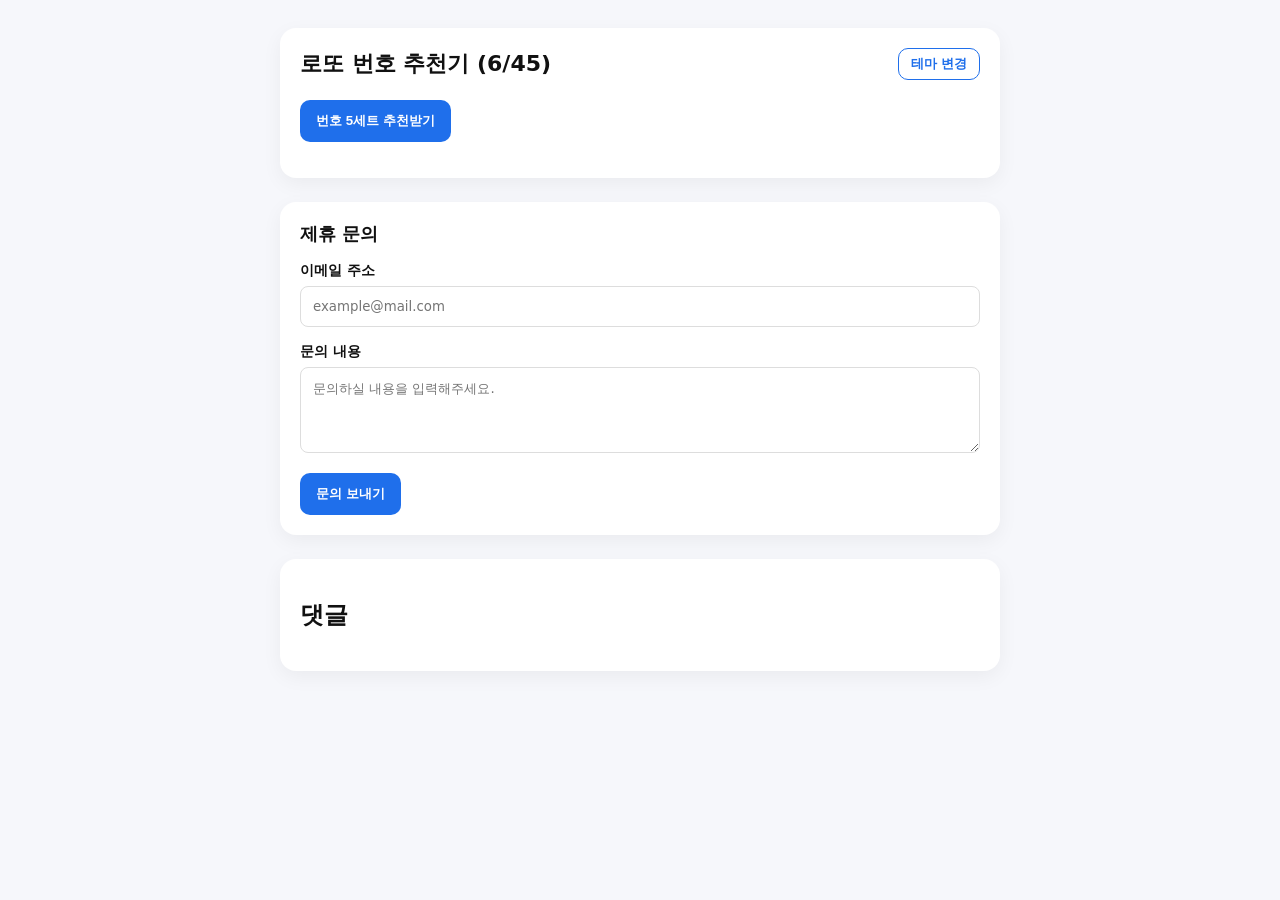
==== index.html @ 200ac619 "Add LiveRe comment widget" ====
<!doctype html>
<html lang="ko">
<head>
  <meta charset="utf-8" />
  <meta name="viewport" content="width=device-width,initial-scale=1" />
  <title>로또 번호 추천기</title>

  <style>
    :root {
      --bg-color: #f6f7fb;
      --text-color: #111;
      --card-bg: #fff;
      --card-shadow: rgba(0,0,0,0.05);
      --btn-bg: #1f6feb;
      --btn-color: white;
      --set-bg: #f3f6ff;
      --ball-bg: #fff;
      --ball-border: #ddd;
    }

    body.dark-mode {
      --bg-color: #0d1117;
      --text-color: #c9d1d9;
      --card-bg: #161b22;
      --card-shadow: rgba(0,0,0,0.3);
      --btn-bg: #238636;
      --btn-color: white;
      --set-bg: #21262d;
      --ball-bg: #30363d;
      --ball-border: #444c56;
    }

    body {
      margin: 0;
      font-family: system-ui, -apple-system, "Noto Sans KR", sans-serif;
      background: var(--bg-color);
      color: var(--text-color);
      transition: background 0.3s, color 0.3s;
    }

    .wrap {
      max-width: 720px;
      margin: 0 auto;
      padding: 28px 16px;
    }

    .card {
      background: var(--card-bg);
      border-radius: 16px;
      padding: 20px;
      box-shadow: 0 6px 20px var(--card-shadow);
    }

    .header {
      display: flex;
      justify-content: space-between;
      align-items: center;
      margin-bottom: 20px;
    }

    h1 {
      margin: 0;
      font-size: 22px;
    }

    .row {
      margin-bottom: 16px;
    }

    button {
      border: 0;
      background: var(--btn-bg);
      color: var(--btn-color);
      padding: 12px 16px;
      border-radius: 10px;
      font-weight: 700;
      cursor: pointer;
      transition: background 0.3s;
    }

    #themeToggle {
      background: transparent;
      border: 1px solid var(--btn-bg);
      color: var(--btn-bg);
      padding: 6px 12px;
    }

    body.dark-mode #themeToggle {
      border-color: #c9d1d9;
      color: #c9d1d9;
    }

    .result {
      margin-top: 16px;
      display: flex;
      flex-direction: column;
      gap: 14px;
    }

    .set {
      display: flex;
      gap: 8px;
      flex-wrap: wrap;
      padding: 10px;
      border-radius: 12px;
      background: var(--set-bg);
    }

    .ball {
      width: 42px;
      height: 42px;
      border-radius: 50%;
      background: var(--ball-bg);
      border: 1px solid var(--ball-border);
      display: flex;
      align-items: center;
      justify-content: center;
      font-weight: bold;
      box-shadow: 0 2px 6px rgba(0,0,0,0.08);
      color: var(--text-color);
    }

    .set-label {
      width: 60px;
      font-weight: 700;
      display: flex;
      align-items: center;
    }

    .contact-card {
      margin-top: 24px;
    }

    .contact-card h2 {
      margin-top: 0;
      font-size: 18px;
      margin-bottom: 16px;
    }

    .form-group {
      margin-bottom: 16px;
    }

    .form-group label {
      display: block;
      font-size: 14px;
      font-weight: 600;
      margin-bottom: 6px;
    }

    .form-group input, 
    .form-group textarea {
      width: 100%;
      padding: 12px;
      border-radius: 8px;
      border: 1px solid var(--ball-border);
      background: var(--ball-bg);
      color: var(--text-color);
      box-sizing: border-box;
      font-family: inherit;
    }

    .form-group input:focus, 
    .form-group textarea:focus {
      outline: none;
      border-color: var(--btn-bg);
    }

  </style>
</head>

<body>
  <div class="wrap">
    <div class="card">
      <div class="header">
        <h1>로또 번호 추천기 (6/45)</h1>
        <button id="themeToggle">테마 변경</button>
      </div>

      <div class="row">
        <button id="btnGen">번호 5세트 추천받기</button>
      </div>

      <div id="result" class="result"></div>
    </div>

    <div class="card contact-card">
      <h2>제휴 문의</h2>
      <form action="https://formspree.io/f/xeelvdoz" method="POST">
        <div class="form-group">
          <label for="email">이메일 주소</label>
          <input type="email" name="email" id="email" placeholder="example@mail.com" required>
        </div>
        <div class="form-group">
          <label for="message">문의 내용</label>
          <textarea name="message" id="message" rows="4" placeholder="문의하실 내용을 입력해주세요." required></textarea>
        </div>
        <button type="submit">문의 보내기</button>
      </form>
    </div>

    <div class="card comment-card" style="margin-top: 24px;">
      <h2>댓글</h2>
      <livere-comment client-id="w6wwXG2EgyfXNGiQRbZj"></livere-comment>
      <script type="module" src="https://www.livere.org/livere-widget.js"></script>
    </div>
  </div>

<script>

const themeToggle = document.getElementById('themeToggle');
const body = document.body;

// 초기 테마 설정
if (localStorage.getItem('theme') === 'dark') {
  body.classList.add('dark-mode');
}

themeToggle.addEventListener('click', () => {
  body.classList.toggle('dark-mode');
  const isDark = body.classList.contains('dark-mode');
  localStorage.setItem('theme', isDark ? 'dark' : 'light');
});

function randInt(min, max) {
  return Math.floor(Math.random() * (max - min + 1)) + min;
}

function pickOneSet() {
  const set = new Set();
  while (set.size < 6) {
    set.add(randInt(1, 45));
  }
  return Array.from(set).sort((a,b) => a-b);
}

function generateFiveSets() {
  const resultDiv = document.getElementById("result");
  resultDiv.innerHTML = "";

  for (let i = 1; i <= 5; i++) {
    const numbers = pickOneSet();

    const setDiv = document.createElement("div");
    setDiv.className = "set";

    const label = document.createElement("div");
    label.className = "set-label";
    label.textContent = i + "세트";
    setDiv.appendChild(label);

    numbers.forEach(n => {
      const ball = document.createElement("div");
      ball.className = "ball";
      ball.textContent = n;
      setDiv.appendChild(ball);
    });

    resultDiv.appendChild(setDiv);
  }
}

document.getElementById("btnGen").addEventListener("click", generateFiveSets);

</script>
</body>
</html>
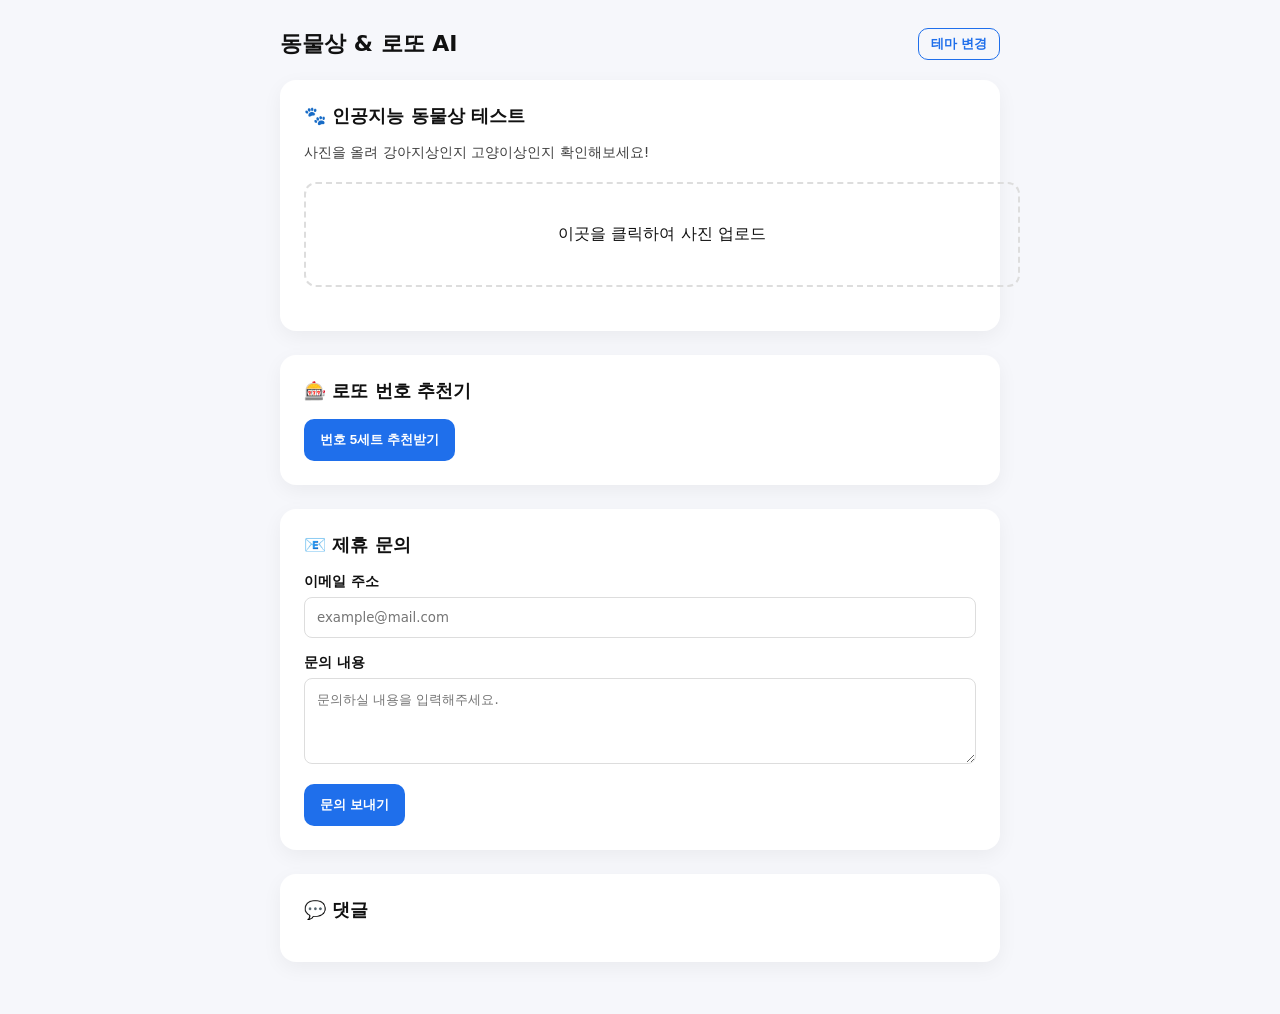
==== commit 1f22acec: "Add AI Animal Face Test feature using Teachable Machine model" ====
--- a/index.html
+++ b/index.html
@@ -3,7 +3,11 @@
 <head>
   <meta charset="utf-8" />
   <meta name="viewport" content="width=device-width,initial-scale=1" />
-  <title>로또 번호 추천기</title>
+  <title>인공지능 동물상 테스트 & 로또 추천기</title>
+
+  <!-- TensorFlow.js and Teachable Machine Scripts -->
+  <script src="https://cdn.jsdelivr.net/npm/@tensorflow/tfjs@latest/dist/tf.min.js"></script>
+  <script src="https://cdn.jsdelivr.net/npm/@teachablemachine/image@latest/dist/teachablemachine-image.min.js"></script>
 
   <style>
     :root {
@@ -16,6 +20,7 @@
       --set-bg: #f3f6ff;
       --ball-bg: #fff;
       --ball-border: #ddd;
+      --progress-bg: #e0e0e0;
     }
 
     body.dark-mode {
@@ -28,6 +33,7 @@
       --set-bg: #21262d;
       --ball-bg: #30363d;
       --ball-border: #444c56;
+      --progress-bg: #30363d;
     }
 
     body {
@@ -47,8 +53,9 @@
     .card {
       background: var(--card-bg);
       border-radius: 16px;
-      padding: 20px;
+      padding: 24px;
       box-shadow: 0 6px 20px var(--card-shadow);
+      margin-bottom: 24px;
     }
 
     .header {
@@ -58,14 +65,8 @@
       margin-bottom: 20px;
     }
 
-    h1 {
-      margin: 0;
-      font-size: 22px;
-    }
-
-    .row {
-      margin-bottom: 16px;
-    }
+    h1 { margin: 0; font-size: 22px; }
+    h2 { margin-top: 0; font-size: 18px; margin-bottom: 16px; }
 
     button {
       border: 0;
@@ -90,102 +91,116 @@
       color: #c9d1d9;
     }
 
-    .result {
-      margin-top: 16px;
+    /* AI Section Styles */
+    #image-selector {
+      width: 100%;
+      border: 2px dashed var(--ball-border);
+      border-radius: 12px;
+      padding: 40px 20px;
+      text-align: center;
+      cursor: pointer;
+      margin-bottom: 20px;
+      transition: border-color 0.3s;
+    }
+
+    #image-selector:hover { border-color: var(--btn-bg); }
+    #preview-image {
+      max-width: 100%;
+      border-radius: 12px;
+      display: none;
+      margin-bottom: 20px;
+    }
+
+    .result-label {
+      font-weight: 700;
+      margin-bottom: 8px;
       display: flex;
-      flex-direction: column;
-      gap: 14px;
-    }
-
+      justify-content: space-between;
+    }
+
+    .progress-bar {
+      width: 100%;
+      height: 12px;
+      background: var(--progress-bg);
+      border-radius: 6px;
+      overflow: hidden;
+      margin-bottom: 16px;
+    }
+
+    .progress-fill {
+      height: 100%;
+      background: var(--btn-bg);
+      width: 0%;
+      transition: width 0.5s ease-out;
+    }
+
+    /* Existing Lotto Styles */
+    .result { display: flex; flex-direction: column; gap: 14px; }
     .set {
-      display: flex;
-      gap: 8px;
-      flex-wrap: wrap;
-      padding: 10px;
-      border-radius: 12px;
-      background: var(--set-bg);
-    }
-
+      display: flex; gap: 8px; flex-wrap: wrap; padding: 10px;
+      border-radius: 12px; background: var(--set-bg);
+    }
     .ball {
-      width: 42px;
-      height: 42px;
-      border-radius: 50%;
-      background: var(--ball-bg);
-      border: 1px solid var(--ball-border);
-      display: flex;
-      align-items: center;
-      justify-content: center;
-      font-weight: bold;
-      box-shadow: 0 2px 6px rgba(0,0,0,0.08);
+      width: 42px; height: 42px; border-radius: 50%;
+      background: var(--ball-bg); border: 1px solid var(--ball-border);
+      display: flex; align-items: center; justify-content: center;
+      font-weight: bold; box-shadow: 0 2px 6px rgba(0,0,0,0.08);
       color: var(--text-color);
     }
-
-    .set-label {
-      width: 60px;
-      font-weight: 700;
-      display: flex;
-      align-items: center;
-    }
-
-    .contact-card {
-      margin-top: 24px;
-    }
-
-    .contact-card h2 {
-      margin-top: 0;
-      font-size: 18px;
-      margin-bottom: 16px;
-    }
-
-    .form-group {
-      margin-bottom: 16px;
-    }
-
-    .form-group label {
-      display: block;
-      font-size: 14px;
-      font-weight: 600;
-      margin-bottom: 6px;
-    }
-
-    .form-group input, 
-    .form-group textarea {
-      width: 100%;
-      padding: 12px;
-      border-radius: 8px;
-      border: 1px solid var(--ball-border);
-      background: var(--ball-bg);
-      color: var(--text-color);
-      box-sizing: border-box;
-      font-family: inherit;
-    }
-
-    .form-group input:focus, 
-    .form-group textarea:focus {
-      outline: none;
-      border-color: var(--btn-bg);
-    }
-
+    .set-label { width: 60px; font-weight: 700; display: flex; align-items: center; }
+
+    /* Form Styles */
+    .form-group { margin-bottom: 16px; }
+    .form-group label { display: block; font-size: 14px; font-weight: 600; margin-bottom: 6px; }
+    .form-group input, .form-group textarea {
+      width: 100%; padding: 12px; border-radius: 8px;
+      border: 1px solid var(--ball-border); background: var(--ball-bg);
+      color: var(--text-color); box-sizing: border-box; font-family: inherit;
+    }
   </style>
 </head>
 
 <body>
   <div class="wrap">
+    <!-- Header -->
+    <div class="header">
+      <h1>동물상 & 로또 AI</h1>
+      <button id="themeToggle">테마 변경</button>
+    </div>
+
+    <!-- AI Animal Test Card -->
     <div class="card">
-      <div class="header">
-        <h1>로또 번호 추천기 (6/45)</h1>
-        <button id="themeToggle">테마 변경</button>
-      </div>
-
+      <h2>🐾 인공지능 동물상 테스트</h2>
+      <p style="font-size: 14px; opacity: 0.8; margin-bottom: 20px;">
+        사진을 올려 강아지상인지 고양이상인지 확인해보세요!
+      </p>
+      
+      <div id="image-selector" onclick="document.getElementById('upload-input').click()">
+        <span>이곳을 클릭하여 사진 업로드</span>
+        <input type="file" id="upload-input" accept="image/*" style="display:none" onchange="previewFile()">
+      </div>
+      
+      <img id="preview-image" src="#" alt="미리보기">
+      
+      <div id="label-container"></div>
+      
+      <div id="loading-msg" style="display:none; text-align:center;">
+        <p>AI가 분석 중입니다...</p>
+      </div>
+    </div>
+
+    <!-- Lotto Card -->
+    <div class="card">
+      <h2>🎰 로또 번호 추천기</h2>
       <div class="row">
         <button id="btnGen">번호 5세트 추천받기</button>
       </div>
-
       <div id="result" class="result"></div>
     </div>
 
+    <!-- Contact Card -->
     <div class="card contact-card">
-      <h2>제휴 문의</h2>
+      <h2>📧 제휴 문의</h2>
       <form action="https://formspree.io/f/xeelvdoz" method="POST">
         <div class="form-group">
           <label for="email">이메일 주소</label>
@@ -199,69 +214,111 @@
       </form>
     </div>
 
-    <div class="card comment-card" style="margin-top: 24px;">
-      <h2>댓글</h2>
+    <!-- Comment Card -->
+    <div class="card comment-card">
+      <h2>💬 댓글</h2>
       <livere-comment client-id="w6wwXG2EgyfXNGiQRbZj"></livere-comment>
       <script type="module" src="https://www.livere.org/livere-widget.js"></script>
     </div>
   </div>
 
 <script>
-
+// --- Theme Logic ---
 const themeToggle = document.getElementById('themeToggle');
 const body = document.body;
-
-// 초기 테마 설정
-if (localStorage.getItem('theme') === 'dark') {
-  body.classList.add('dark-mode');
-}
-
+if (localStorage.getItem('theme') === 'dark') body.classList.add('dark-mode');
 themeToggle.addEventListener('click', () => {
   body.classList.toggle('dark-mode');
-  const isDark = body.classList.contains('dark-mode');
-  localStorage.setItem('theme', isDark ? 'dark' : 'light');
+  localStorage.setItem('theme', body.classList.contains('dark-mode') ? 'dark' : 'light');
 });
 
-function randInt(min, max) {
-  return Math.floor(Math.random() * (max - min + 1)) + min;
-}
-
+// --- AI Animal Test Logic ---
+const MODEL_URL = "https://teachablemachine.withgoogle.com/models/dMLI4npjC/";
+let model, labelContainer, maxPredictions;
+
+async function initAI() {
+  const modelURL = MODEL_URL + "model.json";
+  const metadataURL = MODEL_URL + "metadata.json";
+  model = await tmImage.load(modelURL, metadataURL);
+  maxPredictions = model.getTotalClasses();
+  labelContainer = document.getElementById("label-container");
+}
+
+async function previewFile() {
+  const preview = document.getElementById('preview-image');
+  const file = document.getElementById('upload-input').files[0];
+  const reader = new FileReader();
+
+  reader.onloadend = async function () {
+    preview.src = reader.result;
+    preview.style.display = 'block';
+    document.getElementById('image-selector').style.display = 'none';
+    
+    document.getElementById('loading-msg').style.display = 'block';
+    if(!model) await initAI();
+    await predict();
+    document.getElementById('loading-msg').style.display = 'none';
+  }
+
+  if (file) {
+    reader.readAsDataURL(file);
+  }
+}
+
+async function predict() {
+  const image = document.getElementById("preview-image");
+  const prediction = await model.predict(image);
+  
+  labelContainer.innerHTML = "";
+  for (let i = 0; i < maxPredictions; i++) {
+    const className = prediction[i].className === "Dog" ? "강아지상 🐶" : "고양이상 🐱";
+    const probability = (prediction[i].probability * 100).toFixed(0);
+    
+    const labelWrapper = document.createElement("div");
+    labelWrapper.innerHTML = `
+      <div class="result-label">
+        <span>${className}</span>
+        <span>${probability}%</span>
+      </div>
+      <div class="progress-bar">
+        <div class="progress-fill" style="width: ${probability}%"></div>
+      </div>
+    `;
+    labelContainer.appendChild(labelWrapper);
+  }
+}
+
+// --- Lotto Logic ---
+function randInt(min, max) { return Math.floor(Math.random() * (max - min + 1)) + min; }
 function pickOneSet() {
   const set = new Set();
-  while (set.size < 6) {
-    set.add(randInt(1, 45));
-  }
+  while (set.size < 6) set.add(randInt(1, 45));
   return Array.from(set).sort((a,b) => a-b);
 }
-
 function generateFiveSets() {
   const resultDiv = document.getElementById("result");
   resultDiv.innerHTML = "";
-
   for (let i = 1; i <= 5; i++) {
     const numbers = pickOneSet();
-
     const setDiv = document.createElement("div");
     setDiv.className = "set";
-
     const label = document.createElement("div");
     label.className = "set-label";
     label.textContent = i + "세트";
     setDiv.appendChild(label);
-
     numbers.forEach(n => {
       const ball = document.createElement("div");
       ball.className = "ball";
       ball.textContent = n;
       setDiv.appendChild(ball);
     });
-
     resultDiv.appendChild(setDiv);
   }
 }
-
 document.getElementById("btnGen").addEventListener("click", generateFiveSets);
 
+// Pre-init AI model to speed up first use
+window.onload = () => { initAI(); };
 </script>
 </body>
-</html>
+</html>
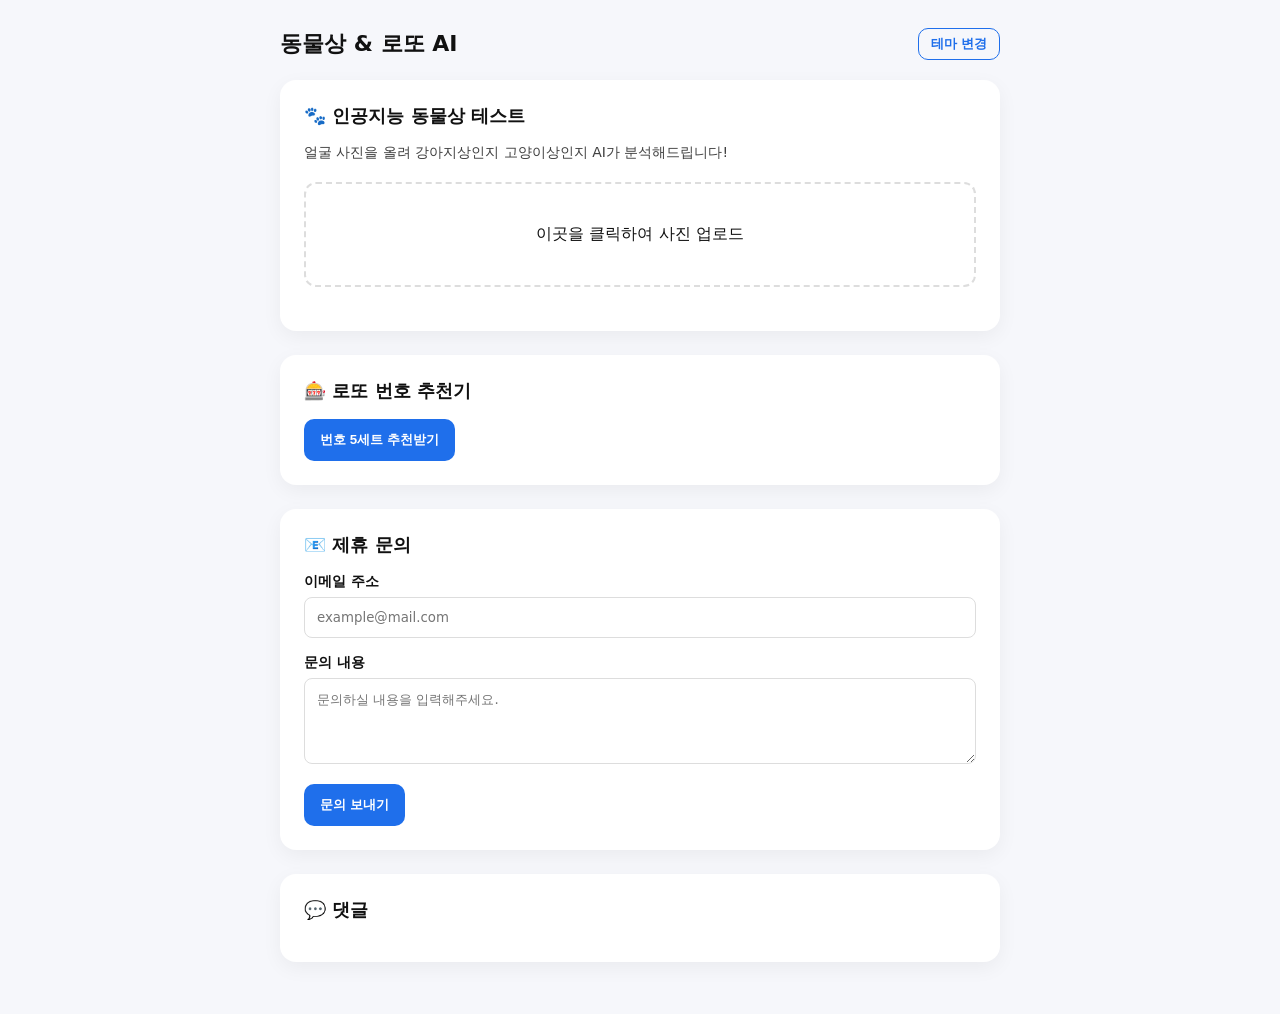
==== commit 5e9f3f70: "Optimize AI model loading and improve user experience" ====
--- a/index.html
+++ b/index.html
@@ -79,6 +79,8 @@
       transition: background 0.3s;
     }
 
+    button:hover { opacity: 0.9; }
+
     #themeToggle {
       background: transparent;
       border: 1px solid var(--btn-bg);
@@ -100,15 +102,18 @@
       text-align: center;
       cursor: pointer;
       margin-bottom: 20px;
-      transition: border-color 0.3s;
-    }
-
-    #image-selector:hover { border-color: var(--btn-bg); }
+      transition: all 0.3s;
+      box-sizing: border-box;
+    }
+
+    #image-selector:hover { border-color: var(--btn-bg); background: rgba(31, 111, 235, 0.05); }
+    
     #preview-image {
       max-width: 100%;
+      height: auto;
       border-radius: 12px;
       display: none;
-      margin-bottom: 20px;
+      margin: 0 auto 20px;
     }
 
     .result-label {
@@ -131,10 +136,10 @@
       height: 100%;
       background: var(--btn-bg);
       width: 0%;
-      transition: width 0.5s ease-out;
-    }
-
-    /* Existing Lotto Styles */
+      transition: width 0.8s cubic-bezier(0.17, 0.67, 0.83, 0.67);
+    }
+
+    /* Lotto Styles */
     .result { display: flex; flex-direction: column; gap: 14px; }
     .set {
       display: flex; gap: 8px; flex-wrap: wrap; padding: 10px;
@@ -157,6 +162,22 @@
       border: 1px solid var(--ball-border); background: var(--ball-bg);
       color: var(--text-color); box-sizing: border-box; font-family: inherit;
     }
+
+    #loading-msg {
+      padding: 20px;
+      font-weight: 600;
+      color: var(--btn-bg);
+    }
+
+    .retry-btn {
+      margin-top: 10px;
+      background: transparent;
+      color: var(--text-color);
+      border: 1px solid var(--ball-border);
+      font-size: 14px;
+      padding: 8px 12px;
+    }
+
   </style>
 </head>
 
@@ -172,7 +193,7 @@
     <div class="card">
       <h2>🐾 인공지능 동물상 테스트</h2>
       <p style="font-size: 14px; opacity: 0.8; margin-bottom: 20px;">
-        사진을 올려 강아지상인지 고양이상인지 확인해보세요!
+        얼굴 사진을 올려 강아지상인지 고양이상인지 AI가 분석해드립니다!
       </p>
       
       <div id="image-selector" onclick="document.getElementById('upload-input').click()">
@@ -182,10 +203,14 @@
       
       <img id="preview-image" src="#" alt="미리보기">
       
+      <div id="loading-msg" style="display:none; text-align:center;">
+        <p>인공지능이 이미지를 분석 중입니다...</p>
+      </div>
+
       <div id="label-container"></div>
       
-      <div id="loading-msg" style="display:none; text-align:center;">
-        <p>AI가 분석 중입니다...</p>
+      <div id="action-buttons" style="display:none; text-align:center; margin-top: 10px;">
+        <button class="retry-btn" onclick="location.reload()">다시 테스트하기</button>
       </div>
     </div>
 
@@ -235,13 +260,22 @@
 // --- AI Animal Test Logic ---
 const MODEL_URL = "https://teachablemachine.withgoogle.com/models/dMLI4npjC/";
 let model, labelContainer, maxPredictions;
+let isModelLoading = false;
 
 async function initAI() {
-  const modelURL = MODEL_URL + "model.json";
-  const metadataURL = MODEL_URL + "metadata.json";
-  model = await tmImage.load(modelURL, metadataURL);
-  maxPredictions = model.getTotalClasses();
-  labelContainer = document.getElementById("label-container");
+  if (model || isModelLoading) return;
+  isModelLoading = true;
+  try {
+    const modelURL = MODEL_URL + "model.json";
+    const metadataURL = MODEL_URL + "metadata.json";
+    model = await tmImage.load(modelURL, metadataURL);
+    maxPredictions = model.getTotalClasses();
+    labelContainer = document.getElementById("label-container");
+  } catch (e) {
+    console.error("Model load failed", e);
+  } finally {
+    isModelLoading = false;
+  }
 }
 
 async function previewFile() {
@@ -249,27 +283,33 @@
   const file = document.getElementById('upload-input').files[0];
   const reader = new FileReader();
 
+  if (!file) return;
+
   reader.onloadend = async function () {
     preview.src = reader.result;
     preview.style.display = 'block';
     document.getElementById('image-selector').style.display = 'none';
+    document.getElementById('loading-msg').style.display = 'block';
     
-    document.getElementById('loading-msg').style.display = 'block';
-    if(!model) await initAI();
-    await predict();
-    document.getElementById('loading-msg').style.display = 'none';
+    // Ensure image is fully loaded before prediction
+    preview.onload = async function() {
+      if(!model) await initAI();
+      await predict();
+      document.getElementById('loading-msg').style.display = 'none';
+      document.getElementById('action-buttons').style.display = 'block';
+    };
   }
-
-  if (file) {
-    reader.readAsDataURL(file);
-  }
+  reader.readAsDataURL(file);
 }
 
 async function predict() {
+  if (!model) return;
   const image = document.getElementById("preview-image");
   const prediction = await model.predict(image);
   
   labelContainer.innerHTML = "";
+  // Sort predictions to show highest probability first if needed, 
+  // but here we keep fixed order for Dog/Cat comparison.
   for (let i = 0; i < maxPredictions; i++) {
     const className = prediction[i].className === "Dog" ? "강아지상 🐶" : "고양이상 🐱";
     const probability = (prediction[i].probability * 100).toFixed(0);
@@ -317,8 +357,8 @@
 }
 document.getElementById("btnGen").addEventListener("click", generateFiveSets);
 
-// Pre-init AI model to speed up first use
-window.onload = () => { initAI(); };
+// Background init
+window.addEventListener('load', initAI);
 </script>
 </body>
 </html>
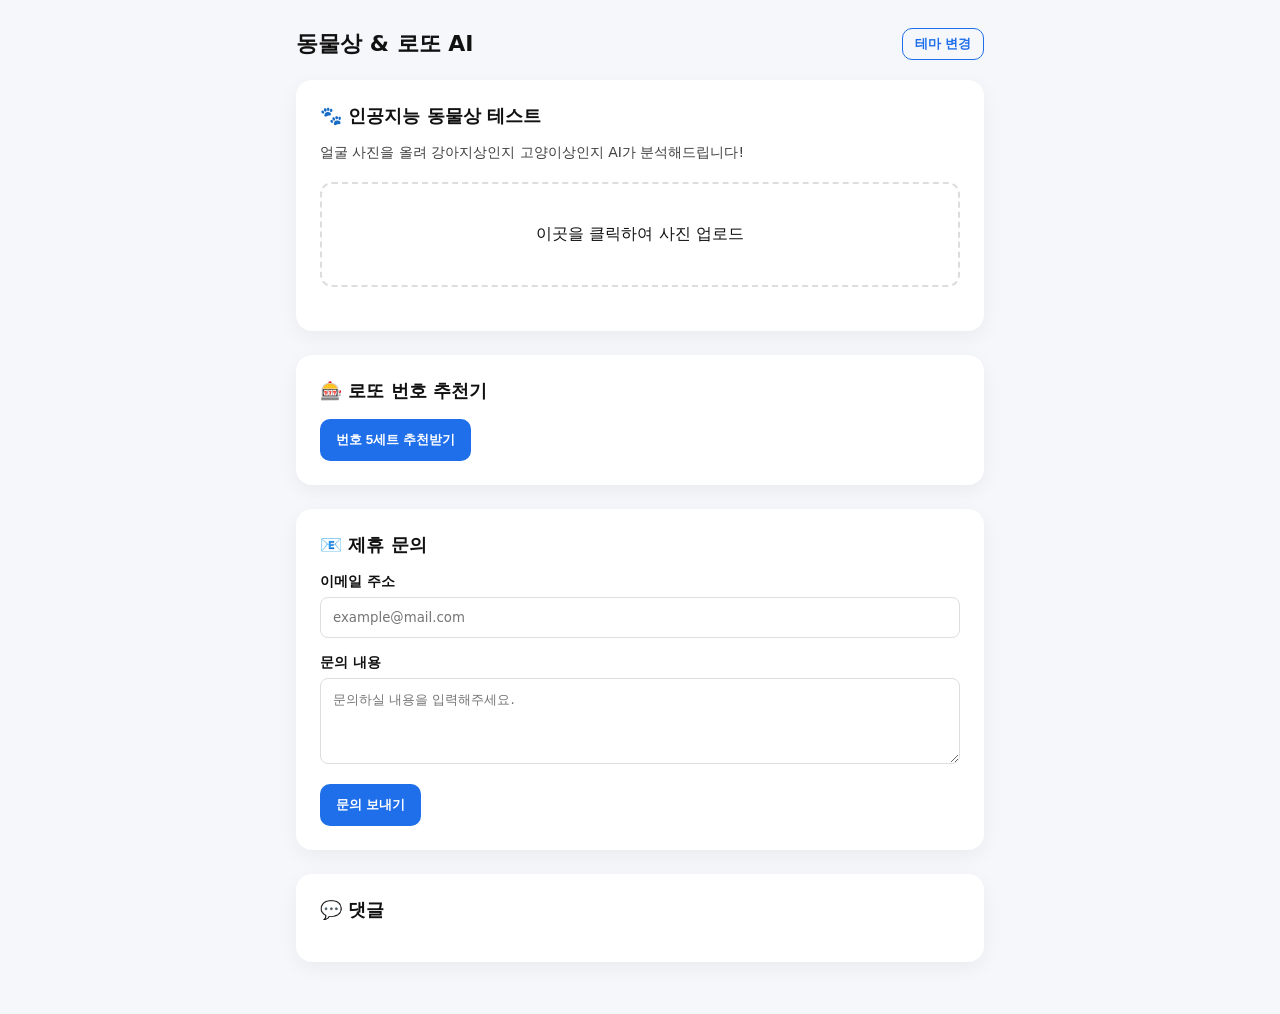
==== commit 772d095a: "Fix AI class matching bug and resolve layout overflow issue" ====
--- a/index.html
+++ b/index.html
@@ -10,6 +10,11 @@
   <script src="https://cdn.jsdelivr.net/npm/@teachablemachine/image@latest/dist/teachablemachine-image.min.js"></script>
 
   <style>
+    /* Global box-sizing for all elements to prevent overflow */
+    * {
+      box-sizing: border-box;
+    }
+
     :root {
       --bg-color: #f6f7fb;
       --text-color: #111;
@@ -42,12 +47,14 @@
       background: var(--bg-color);
       color: var(--text-color);
       transition: background 0.3s, color 0.3s;
+      overflow-x: hidden;
     }
 
     .wrap {
       max-width: 720px;
       margin: 0 auto;
       padding: 28px 16px;
+      width: 100%;
     }
 
     .card {
@@ -56,6 +63,7 @@
       padding: 24px;
       box-shadow: 0 6px 20px var(--card-shadow);
       margin-bottom: 24px;
+      width: 100%;
     }
 
     .header {
@@ -103,7 +111,7 @@
       cursor: pointer;
       margin-bottom: 20px;
       transition: all 0.3s;
-      box-sizing: border-box;
+      display: block; /* Ensure it stays in flow */
     }
 
     #image-selector:hover { border-color: var(--btn-bg); background: rgba(31, 111, 235, 0.05); }
@@ -291,7 +299,6 @@
     document.getElementById('image-selector').style.display = 'none';
     document.getElementById('loading-msg').style.display = 'block';
     
-    // Ensure image is fully loaded before prediction
     preview.onload = async function() {
       if(!model) await initAI();
       await predict();
@@ -308,16 +315,25 @@
   const prediction = await model.predict(image);
   
   labelContainer.innerHTML = "";
-  // Sort predictions to show highest probability first if needed, 
-  // but here we keep fixed order for Dog/Cat comparison.
   for (let i = 0; i < maxPredictions; i++) {
-    const className = prediction[i].className === "Dog" ? "강아지상 🐶" : "고양이상 🐱";
+    // Robust class name matching
+    let className = prediction[i].className.toLowerCase();
+    let displayName = "알 수 없음";
+    
+    if (className.includes("dog") || className.includes("강아지")) {
+      displayName = "강아지상 🐶";
+    } else if (className.includes("cat") || className.includes("고양이")) {
+      displayName = "고양이상 🐱";
+    } else {
+      displayName = prediction[i].className; // Fallback to raw name
+    }
+
     const probability = (prediction[i].probability * 100).toFixed(0);
     
     const labelWrapper = document.createElement("div");
     labelWrapper.innerHTML = `
       <div class="result-label">
-        <span>${className}</span>
+        <span>${displayName}</span>
         <span>${probability}%</span>
       </div>
       <div class="progress-bar">
@@ -357,7 +373,6 @@
 }
 document.getElementById("btnGen").addEventListener("click", generateFiveSets);
 
-// Background init
 window.addEventListener('load', initAI);
 </script>
 </body>
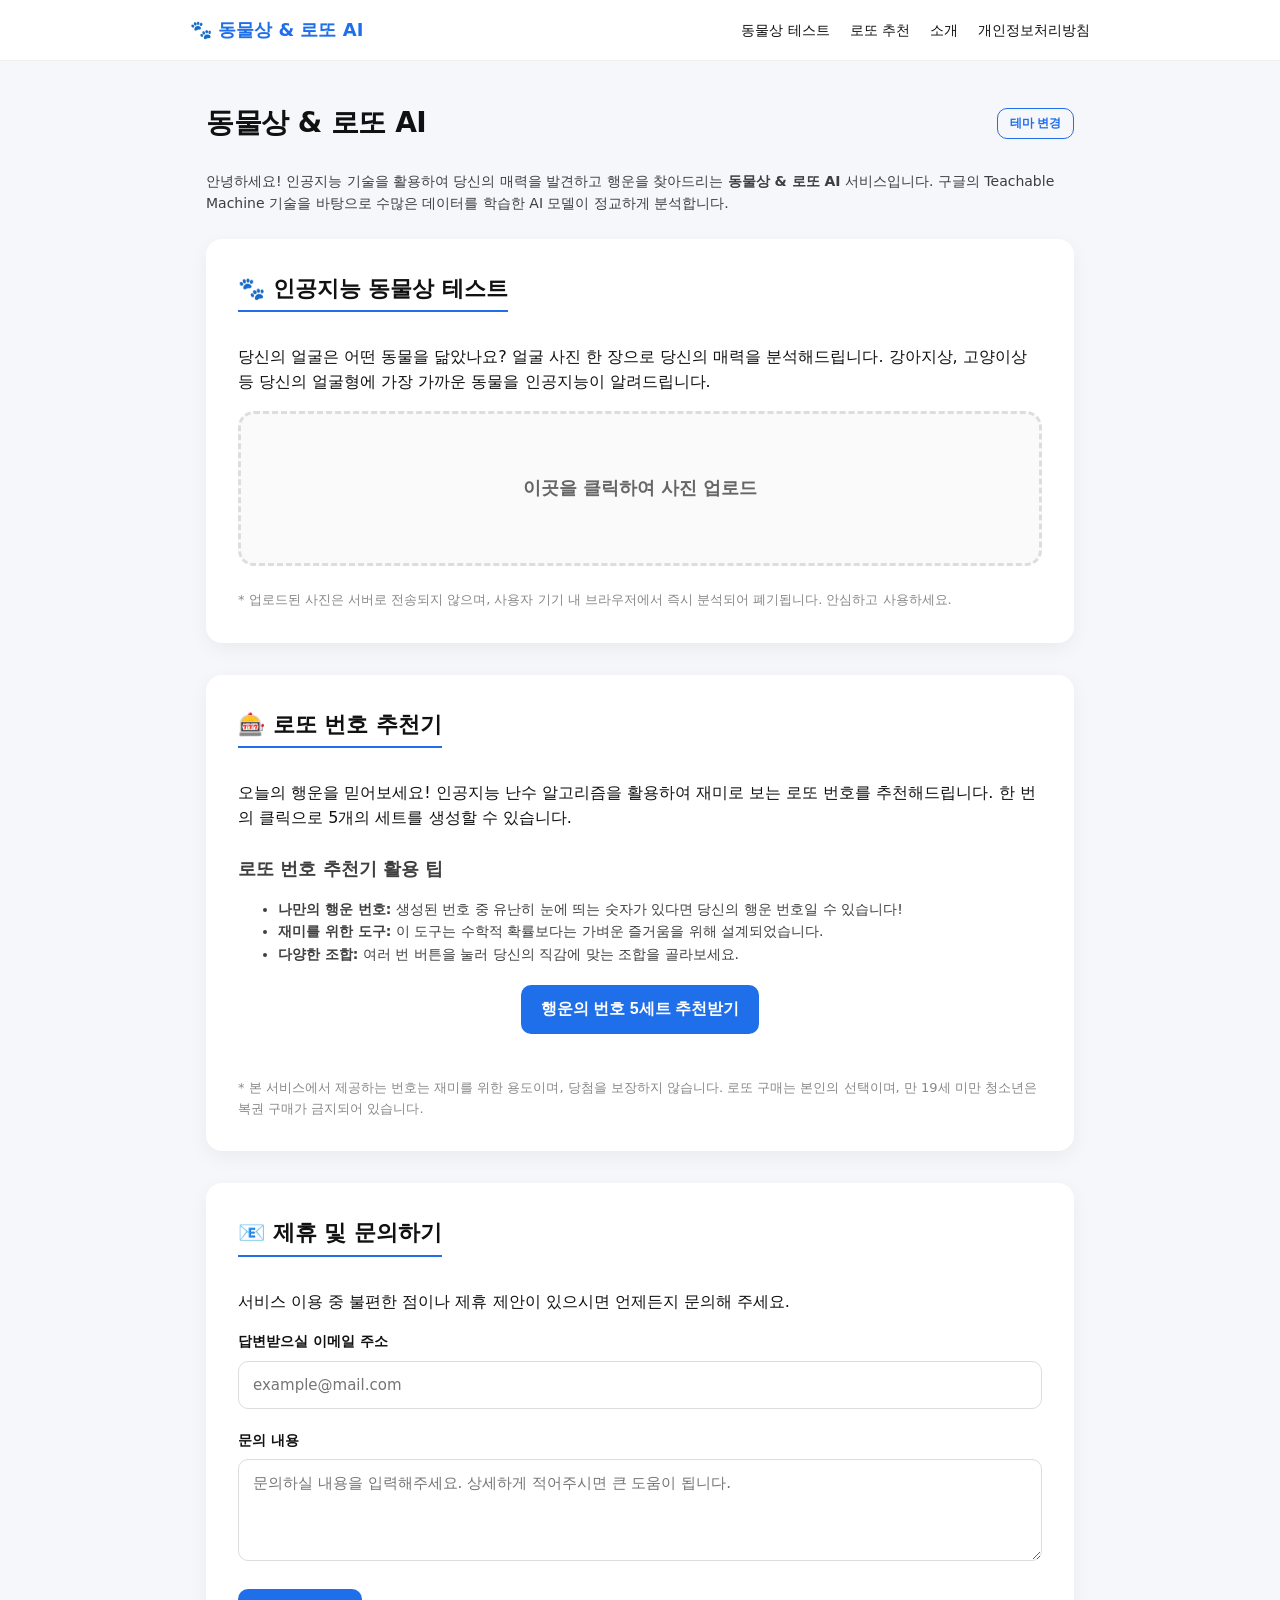
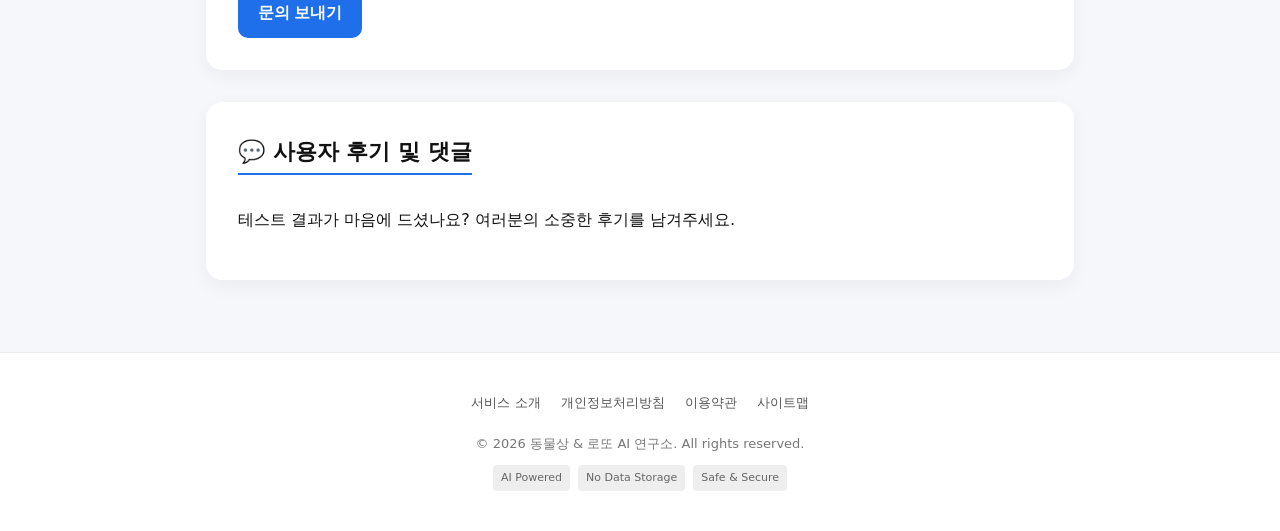
==== commit b60b91a6: "Optimize site for Google AdSense and enhance structure" ====
--- a/index.html
+++ b/index.html
@@ -3,245 +3,122 @@
 <head>
   <meta charset="utf-8" />
   <meta name="viewport" content="width=device-width,initial-scale=1" />
-  <title>인공지능 동물상 테스트 & 로또 추천기</title>
+  <title>동물상 테스트 & 로또 번호 추천 AI - 당신의 닮은꼴 동물을 찾아보세요</title>
+  
+  <!-- SEO Meta Tags -->
+  <meta name="description" content="AI 기반의 동물상 테스트와 로또 번호 추천 서비스를 제공합니다. 당신의 얼굴이 강아지상인지 고양이상인지 인공지능이 분석해드립니다. 재미있는 로또 번호 조합도 생성해보세요.">
+  <meta name="keywords" content="동물상 테스트, AI 테스트, 로또 추천, 로또 번호 생성기, 강아지상, 고양이상, 인공지능 테스트">
+  <meta name="author" content="동물상 & 로또 AI 연구소">
+  
+  <!-- Open Graph Meta Tags -->
+  <meta property="og:title" content="인공지능 동물상 테스트 & 로또 추천">
+  <meta property="og:description" content="AI가 당신의 얼굴을 분석하여 닮은 동물상을 찾아드립니다. 행운의 로또 번호도 추천받아보세요!">
+  <meta property="og:type" content="website">
+  <meta property="og:url" content="https://your-site-url.com">
+  <meta property="og:image" content="https://your-site-url.com/og-image.png">
+
+  <!-- Favicon -->
+  <link rel="icon" href="/favicon.ico" type="image/x-icon">
+
+  <!-- External Stylesheet -->
+  <link rel="stylesheet" href="style.css">
 
   <!-- TensorFlow.js and Teachable Machine Scripts -->
   <script src="https://cdn.jsdelivr.net/npm/@tensorflow/tfjs@latest/dist/tf.min.js"></script>
   <script src="https://cdn.jsdelivr.net/npm/@teachablemachine/image@latest/dist/teachablemachine-image.min.js"></script>
-
-  <style>
-    /* Global box-sizing for all elements to prevent overflow */
-    * {
-      box-sizing: border-box;
-    }
-
-    :root {
-      --bg-color: #f6f7fb;
-      --text-color: #111;
-      --card-bg: #fff;
-      --card-shadow: rgba(0,0,0,0.05);
-      --btn-bg: #1f6feb;
-      --btn-color: white;
-      --set-bg: #f3f6ff;
-      --ball-bg: #fff;
-      --ball-border: #ddd;
-      --progress-bg: #e0e0e0;
-    }
-
-    body.dark-mode {
-      --bg-color: #0d1117;
-      --text-color: #c9d1d9;
-      --card-bg: #161b22;
-      --card-shadow: rgba(0,0,0,0.3);
-      --btn-bg: #238636;
-      --btn-color: white;
-      --set-bg: #21262d;
-      --ball-bg: #30363d;
-      --ball-border: #444c56;
-      --progress-bg: #30363d;
-    }
-
-    body {
-      margin: 0;
-      font-family: system-ui, -apple-system, "Noto Sans KR", sans-serif;
-      background: var(--bg-color);
-      color: var(--text-color);
-      transition: background 0.3s, color 0.3s;
-      overflow-x: hidden;
-    }
-
-    .wrap {
-      max-width: 720px;
-      margin: 0 auto;
-      padding: 28px 16px;
-      width: 100%;
-    }
-
-    .card {
-      background: var(--card-bg);
-      border-radius: 16px;
-      padding: 24px;
-      box-shadow: 0 6px 20px var(--card-shadow);
-      margin-bottom: 24px;
-      width: 100%;
-    }
-
-    .header {
-      display: flex;
-      justify-content: space-between;
-      align-items: center;
-      margin-bottom: 20px;
-    }
-
-    h1 { margin: 0; font-size: 22px; }
-    h2 { margin-top: 0; font-size: 18px; margin-bottom: 16px; }
-
-    button {
-      border: 0;
-      background: var(--btn-bg);
-      color: var(--btn-color);
-      padding: 12px 16px;
-      border-radius: 10px;
-      font-weight: 700;
-      cursor: pointer;
-      transition: background 0.3s;
-    }
-
-    button:hover { opacity: 0.9; }
-
-    #themeToggle {
-      background: transparent;
-      border: 1px solid var(--btn-bg);
-      color: var(--btn-bg);
-      padding: 6px 12px;
-    }
-
-    body.dark-mode #themeToggle {
-      border-color: #c9d1d9;
-      color: #c9d1d9;
-    }
-
-    /* AI Section Styles */
-    #image-selector {
-      width: 100%;
-      border: 2px dashed var(--ball-border);
-      border-radius: 12px;
-      padding: 40px 20px;
-      text-align: center;
-      cursor: pointer;
-      margin-bottom: 20px;
-      transition: all 0.3s;
-      display: block; /* Ensure it stays in flow */
-    }
-
-    #image-selector:hover { border-color: var(--btn-bg); background: rgba(31, 111, 235, 0.05); }
-    
-    #preview-image {
-      max-width: 100%;
-      height: auto;
-      border-radius: 12px;
-      display: none;
-      margin: 0 auto 20px;
-    }
-
-    .result-label {
-      font-weight: 700;
-      margin-bottom: 8px;
-      display: flex;
-      justify-content: space-between;
-    }
-
-    .progress-bar {
-      width: 100%;
-      height: 12px;
-      background: var(--progress-bg);
-      border-radius: 6px;
-      overflow: hidden;
-      margin-bottom: 16px;
-    }
-
-    .progress-fill {
-      height: 100%;
-      background: var(--btn-bg);
-      width: 0%;
-      transition: width 0.8s cubic-bezier(0.17, 0.67, 0.83, 0.67);
-    }
-
-    /* Lotto Styles */
-    .result { display: flex; flex-direction: column; gap: 14px; }
-    .set {
-      display: flex; gap: 8px; flex-wrap: wrap; padding: 10px;
-      border-radius: 12px; background: var(--set-bg);
-    }
-    .ball {
-      width: 42px; height: 42px; border-radius: 50%;
-      background: var(--ball-bg); border: 1px solid var(--ball-border);
-      display: flex; align-items: center; justify-content: center;
-      font-weight: bold; box-shadow: 0 2px 6px rgba(0,0,0,0.08);
-      color: var(--text-color);
-    }
-    .set-label { width: 60px; font-weight: 700; display: flex; align-items: center; }
-
-    /* Form Styles */
-    .form-group { margin-bottom: 16px; }
-    .form-group label { display: block; font-size: 14px; font-weight: 600; margin-bottom: 6px; }
-    .form-group input, .form-group textarea {
-      width: 100%; padding: 12px; border-radius: 8px;
-      border: 1px solid var(--ball-border); background: var(--ball-bg);
-      color: var(--text-color); box-sizing: border-box; font-family: inherit;
-    }
-
-    #loading-msg {
-      padding: 20px;
-      font-weight: 600;
-      color: var(--btn-bg);
-    }
-
-    .retry-btn {
-      margin-top: 10px;
-      background: transparent;
-      color: var(--text-color);
-      border: 1px solid var(--ball-border);
-      font-size: 14px;
-      padding: 8px 12px;
-    }
-
-  </style>
 </head>
 
 <body>
+  <!-- Navigation Menu -->
+  <header>
+    <div class="nav-container">
+      <a href="/" class="logo">🐾 동물상 & 로또 AI</a>
+      <nav class="nav-links">
+        <a href="#animal-test">동물상 테스트</a>
+        <a href="#lotto-gen">로또 추천</a>
+        <a href="about.html">소개</a>
+        <a href="privacy-policy.html">개인정보처리방침</a>
+      </nav>
+    </div>
+  </header>
+
   <div class="wrap">
-    <!-- Header -->
-    <div class="header">
+    <!-- Header Hero -->
+    <div class="header-main">
       <h1>동물상 & 로또 AI</h1>
       <button id="themeToggle">테마 변경</button>
     </div>
 
+    <div class="info-text">
+      안녕하세요! 인공지능 기술을 활용하여 당신의 매력을 발견하고 행운을 찾아드리는 <strong>동물상 & 로또 AI</strong> 서비스입니다. 구글의 Teachable Machine 기술을 바탕으로 수많은 데이터를 학습한 AI 모델이 정교하게 분석합니다.
+    </div>
+
     <!-- AI Animal Test Card -->
-    <div class="card">
+    <div class="card" id="animal-test">
       <h2>🐾 인공지능 동물상 테스트</h2>
-      <p style="font-size: 14px; opacity: 0.8; margin-bottom: 20px;">
-        얼굴 사진을 올려 강아지상인지 고양이상인지 AI가 분석해드립니다!
+      <p>
+        당신의 얼굴은 어떤 동물을 닮았나요? 얼굴 사진 한 장으로 당신의 매력을 분석해드립니다. 강아지상, 고양이상 등 당신의 얼굴형에 가장 가까운 동물을 인공지능이 알려드립니다.
       </p>
       
       <div id="image-selector" onclick="document.getElementById('upload-input').click()">
         <span>이곳을 클릭하여 사진 업로드</span>
-        <input type="file" id="upload-input" accept="image/*" style="display:none" onchange="previewFile()">
+        <input type="file" id="upload-input" accept="image/*" style="display:none">
       </div>
       
       <img id="preview-image" src="#" alt="미리보기">
       
-      <div id="loading-msg" style="display:none; text-align:center;">
-        <p>인공지능이 이미지를 분석 중입니다...</p>
+      <div id="loading-msg" style="display:none;">
+        <p>인공지능이 이미지를 분석 중입니다. 잠시만 기다려주세요...</p>
       </div>
 
       <div id="label-container"></div>
       
-      <div id="action-buttons" style="display:none; text-align:center; margin-top: 10px;">
+      <div id="action-buttons" style="display:none; text-align:center;">
         <button class="retry-btn" onclick="location.reload()">다시 테스트하기</button>
+      </div>
+
+      <div class="mt-4" style="font-size: 13px; color: #888;">
+        * 업로드된 사진은 서버로 전송되지 않으며, 사용자 기기 내 브라우저에서 즉시 분석되어 폐기됩니다. 안심하고 사용하세요.
       </div>
     </div>
 
-    <!-- Lotto Card -->
-    <div class="card">
+    <div class="card" id="lotto-gen">
       <h2>🎰 로또 번호 추천기</h2>
-      <div class="row">
-        <button id="btnGen">번호 5세트 추천받기</button>
+      <p>
+        오늘의 행운을 믿어보세요! 인공지능 난수 알고리즘을 활용하여 재미로 보는 로또 번호를 추천해드립니다. 한 번의 클릭으로 5개의 세트를 생성할 수 있습니다.
+      </p>
+      
+      <div class="info-text" style="font-size: 14px; margin-bottom: 20px;">
+        <h3>로또 번호 추천기 활용 팁</h3>
+        <ul>
+          <li><strong>나만의 행운 번호:</strong> 생성된 번호 중 유난히 눈에 띄는 숫자가 있다면 당신의 행운 번호일 수 있습니다!</li>
+          <li><strong>재미를 위한 도구:</strong> 이 도구는 수학적 확률보다는 가벼운 즐거움을 위해 설계되었습니다.</li>
+          <li><strong>다양한 조합:</strong> 여러 번 버튼을 눌러 당신의 직감에 맞는 조합을 골라보세요.</li>
+        </ul>
+      </div>
+
+      <div class="row" style="text-align: center;">
+        <button id="btnGen">행운의 번호 5세트 추천받기</button>
       </div>
       <div id="result" class="result"></div>
+      
+      <div class="mt-4" style="font-size: 13px; color: #888;">
+        * 본 서비스에서 제공하는 번호는 재미를 위한 용도이며, 당첨을 보장하지 않습니다. 로또 구매는 본인의 선택이며, 만 19세 미만 청소년은 복권 구매가 금지되어 있습니다.
+      </div>
     </div>
 
     <!-- Contact Card -->
     <div class="card contact-card">
-      <h2>📧 제휴 문의</h2>
+      <h2>📧 제휴 및 문의하기</h2>
+      <p>서비스 이용 중 불편한 점이나 제휴 제안이 있으시면 언제든지 문의해 주세요.</p>
       <form action="https://formspree.io/f/xeelvdoz" method="POST">
         <div class="form-group">
-          <label for="email">이메일 주소</label>
+          <label for="email">답변받으실 이메일 주소</label>
           <input type="email" name="email" id="email" placeholder="example@mail.com" required>
         </div>
         <div class="form-group">
           <label for="message">문의 내용</label>
-          <textarea name="message" id="message" rows="4" placeholder="문의하실 내용을 입력해주세요." required></textarea>
+          <textarea name="message" id="message" rows="4" placeholder="문의하실 내용을 입력해주세요. 상세하게 적어주시면 큰 도움이 됩니다." required></textarea>
         </div>
         <button type="submit">문의 보내기</button>
       </form>
@@ -249,131 +126,31 @@
 
     <!-- Comment Card -->
     <div class="card comment-card">
-      <h2>💬 댓글</h2>
+      <h2>💬 사용자 후기 및 댓글</h2>
+      <p>테스트 결과가 마음에 드셨나요? 여러분의 소중한 후기를 남겨주세요.</p>
       <livere-comment client-id="w6wwXG2EgyfXNGiQRbZj"></livere-comment>
       <script type="module" src="https://www.livere.org/livere-widget.js"></script>
     </div>
   </div>
 
-<script>
-// --- Theme Logic ---
-const themeToggle = document.getElementById('themeToggle');
-const body = document.body;
-if (localStorage.getItem('theme') === 'dark') body.classList.add('dark-mode');
-themeToggle.addEventListener('click', () => {
-  body.classList.toggle('dark-mode');
-  localStorage.setItem('theme', body.classList.contains('dark-mode') ? 'dark' : 'light');
-});
+  <footer>
+    <div class="footer-links">
+      <a href="about.html">서비스 소개</a>
+      <a href="privacy-policy.html">개인정보처리방침</a>
+      <a href="terms.html">이용약관</a>
+      <a href="sitemap.xml">사이트맵</a>
+    </div>
+    <div>
+      &copy; 2026 동물상 & 로또 AI 연구소. All rights reserved.
+    </div>
+    <div class="badge-container">
+      <span class="badge">AI Powered</span>
+      <span class="badge">No Data Storage</span>
+      <span class="badge">Safe & Secure</span>
+    </div>
+  </footer>
 
-// --- AI Animal Test Logic ---
-const MODEL_URL = "https://teachablemachine.withgoogle.com/models/dMLI4npjC/";
-let model, labelContainer, maxPredictions;
-let isModelLoading = false;
-
-async function initAI() {
-  if (model || isModelLoading) return;
-  isModelLoading = true;
-  try {
-    const modelURL = MODEL_URL + "model.json";
-    const metadataURL = MODEL_URL + "metadata.json";
-    model = await tmImage.load(modelURL, metadataURL);
-    maxPredictions = model.getTotalClasses();
-    labelContainer = document.getElementById("label-container");
-  } catch (e) {
-    console.error("Model load failed", e);
-  } finally {
-    isModelLoading = false;
-  }
-}
-
-async function previewFile() {
-  const preview = document.getElementById('preview-image');
-  const file = document.getElementById('upload-input').files[0];
-  const reader = new FileReader();
-
-  if (!file) return;
-
-  reader.onloadend = async function () {
-    preview.src = reader.result;
-    preview.style.display = 'block';
-    document.getElementById('image-selector').style.display = 'none';
-    document.getElementById('loading-msg').style.display = 'block';
-    
-    preview.onload = async function() {
-      if(!model) await initAI();
-      await predict();
-      document.getElementById('loading-msg').style.display = 'none';
-      document.getElementById('action-buttons').style.display = 'block';
-    };
-  }
-  reader.readAsDataURL(file);
-}
-
-async function predict() {
-  if (!model) return;
-  const image = document.getElementById("preview-image");
-  const prediction = await model.predict(image);
-  
-  labelContainer.innerHTML = "";
-  for (let i = 0; i < maxPredictions; i++) {
-    // Robust class name matching
-    let className = prediction[i].className.toLowerCase();
-    let displayName = "알 수 없음";
-    
-    if (className.includes("dog") || className.includes("강아지")) {
-      displayName = "강아지상 🐶";
-    } else if (className.includes("cat") || className.includes("고양이")) {
-      displayName = "고양이상 🐱";
-    } else {
-      displayName = prediction[i].className; // Fallback to raw name
-    }
-
-    const probability = (prediction[i].probability * 100).toFixed(0);
-    
-    const labelWrapper = document.createElement("div");
-    labelWrapper.innerHTML = `
-      <div class="result-label">
-        <span>${displayName}</span>
-        <span>${probability}%</span>
-      </div>
-      <div class="progress-bar">
-        <div class="progress-fill" style="width: ${probability}%"></div>
-      </div>
-    `;
-    labelContainer.appendChild(labelWrapper);
-  }
-}
-
-// --- Lotto Logic ---
-function randInt(min, max) { return Math.floor(Math.random() * (max - min + 1)) + min; }
-function pickOneSet() {
-  const set = new Set();
-  while (set.size < 6) set.add(randInt(1, 45));
-  return Array.from(set).sort((a,b) => a-b);
-}
-function generateFiveSets() {
-  const resultDiv = document.getElementById("result");
-  resultDiv.innerHTML = "";
-  for (let i = 1; i <= 5; i++) {
-    const numbers = pickOneSet();
-    const setDiv = document.createElement("div");
-    setDiv.className = "set";
-    const label = document.createElement("div");
-    label.className = "set-label";
-    label.textContent = i + "세트";
-    setDiv.appendChild(label);
-    numbers.forEach(n => {
-      const ball = document.createElement("div");
-      ball.className = "ball";
-      ball.textContent = n;
-      setDiv.appendChild(ball);
-    });
-    resultDiv.appendChild(setDiv);
-  }
-}
-document.getElementById("btnGen").addEventListener("click", generateFiveSets);
-
-window.addEventListener('load', initAI);
-</script>
+  <!-- External Script -->
+  <script src="main.js"></script>
 </body>
-</html>+</html>
--- a/style.css
+++ b/style.css
@@ -0,0 +1,298 @@
+/* Global box-sizing for all elements to prevent overflow */
+* {
+  box-sizing: border-box;
+}
+
+:root {
+  --bg-color: #f6f7fb;
+  --text-color: #111;
+  --card-bg: #fff;
+  --card-shadow: rgba(0,0,0,0.05);
+  --btn-bg: #1f6feb;
+  --btn-color: white;
+  --set-bg: #f3f6ff;
+  --ball-bg: #fff;
+  --ball-border: #ddd;
+  --progress-bg: #e0e0e0;
+  --nav-bg: #fff;
+  --nav-border: #eee;
+}
+
+body.dark-mode {
+  --bg-color: #0d1117;
+  --text-color: #c9d1d9;
+  --card-bg: #161b22;
+  --card-shadow: rgba(0,0,0,0.3);
+  --btn-bg: #238636;
+  --btn-color: white;
+  --set-bg: #21262d;
+  --ball-bg: #30363d;
+  --ball-border: #444c56;
+  --progress-bg: #30363d;
+  --nav-bg: #161b22;
+  --nav-border: #30363d;
+}
+
+body {
+  margin: 0;
+  font-family: system-ui, -apple-system, "Noto Sans KR", sans-serif;
+  background: var(--bg-color);
+  color: var(--text-color);
+  transition: background 0.3s, color 0.3s;
+  overflow-x: hidden;
+  line-height: 1.6;
+}
+
+/* Navigation Styles */
+header {
+  background: var(--nav-bg);
+  border-bottom: 1px solid var(--nav-border);
+  position: sticky;
+  top: 0;
+  z-index: 100;
+  padding: 0 16px;
+}
+
+.nav-container {
+  max-width: 900px;
+  margin: 0 auto;
+  display: flex;
+  justify-content: space-between;
+  align-items: center;
+  height: 60px;
+}
+
+.nav-links {
+  display: flex;
+  gap: 20px;
+}
+
+.nav-links a {
+  text-decoration: none;
+  color: var(--text-color);
+  font-size: 14px;
+  font-weight: 500;
+  transition: color 0.3s;
+}
+
+.nav-links a:hover {
+  color: var(--btn-bg);
+}
+
+.logo {
+  font-weight: 800;
+  font-size: 18px;
+  color: var(--btn-bg);
+  text-decoration: none;
+}
+
+.wrap {
+  max-width: 900px;
+  margin: 0 auto;
+  padding: 40px 16px;
+  width: 100%;
+}
+
+.card {
+  background: var(--card-bg);
+  border-radius: 16px;
+  padding: 32px;
+  box-shadow: 0 6px 20px var(--card-shadow);
+  margin-bottom: 32px;
+  width: 100%;
+}
+
+.header-main {
+  display: flex;
+  justify-content: space-between;
+  align-items: center;
+  margin-bottom: 24px;
+}
+
+h1 { margin: 0; font-size: 28px; letter-spacing: -0.5px; }
+h2 { margin-top: 0; font-size: 22px; margin-bottom: 16px; border-bottom: 2px solid var(--btn-bg); display: inline-block; padding-bottom: 4px; }
+h3 { font-size: 18px; margin-top: 24px; margin-bottom: 12px; }
+
+p {
+  margin-bottom: 16px;
+}
+
+button {
+  border: 0;
+  background: var(--btn-bg);
+  color: var(--btn-color);
+  padding: 14px 20px;
+  border-radius: 10px;
+  font-weight: 700;
+  cursor: pointer;
+  transition: background 0.3s, transform 0.1s;
+  font-size: 16px;
+}
+
+button:hover { opacity: 0.9; transform: translateY(-1px); }
+button:active { transform: translateY(0); }
+
+#themeToggle {
+  background: transparent;
+  border: 1px solid var(--btn-bg);
+  color: var(--btn-bg);
+  padding: 6px 12px;
+  font-size: 12px;
+}
+
+body.dark-mode #themeToggle {
+  border-color: #c9d1d9;
+  color: #c9d1d9;
+}
+
+/* AI Section Styles */
+#image-selector {
+  width: 100%;
+  border: 3px dashed var(--ball-border);
+  border-radius: 16px;
+  padding: 60px 20px;
+  text-align: center;
+  cursor: pointer;
+  margin-bottom: 24px;
+  transition: all 0.3s;
+  background: rgba(0,0,0,0.02);
+}
+
+#image-selector:hover { border-color: var(--btn-bg); background: rgba(31, 111, 235, 0.05); }
+#image-selector span { font-size: 18px; font-weight: 600; color: #666; }
+
+#preview-image {
+  max-width: 100%;
+  max-height: 400px;
+  height: auto;
+  border-radius: 12px;
+  display: none;
+  margin: 0 auto 24px;
+  box-shadow: 0 4px 12px rgba(0,0,0,0.1);
+}
+
+.result-label {
+  font-weight: 700;
+  margin-bottom: 8px;
+  display: flex;
+  justify-content: space-between;
+  font-size: 16px;
+}
+
+.progress-bar {
+  width: 100%;
+  height: 16px;
+  background: var(--progress-bg);
+  border-radius: 8px;
+  overflow: hidden;
+  margin-bottom: 20px;
+}
+
+.progress-fill {
+  height: 100%;
+  background: linear-gradient(90deg, var(--btn-bg), #60a5fa);
+  width: 0%;
+  transition: width 1s cubic-bezier(0.17, 0.67, 0.83, 0.67);
+}
+
+/* Lotto Styles */
+.result { display: flex; flex-direction: column; gap: 16px; margin-top: 20px; }
+.set {
+  display: flex; gap: 10px; flex-wrap: wrap; padding: 16px;
+  border-radius: 14px; background: var(--set-bg);
+  align-items: center;
+}
+.ball {
+  width: 44px; height: 44px; border-radius: 50%;
+  background: var(--ball-bg); border: 1px solid var(--ball-border);
+  display: flex; align-items: center; justify-content: center;
+  font-weight: bold; box-shadow: 0 2px 6px rgba(0,0,0,0.08);
+  color: var(--text-color);
+  font-size: 16px;
+}
+.set-label { width: 70px; font-weight: 700; display: flex; align-items: center; font-size: 14px; color: var(--btn-bg); }
+
+/* Form Styles */
+.form-group { margin-bottom: 20px; }
+.form-group label { display: block; font-size: 14px; font-weight: 600; margin-bottom: 8px; }
+.form-group input, .form-group textarea {
+  width: 100%; padding: 14px; border-radius: 10px;
+  border: 1px solid var(--ball-border); background: var(--ball-bg);
+  color: var(--text-color); box-sizing: border-box; font-family: inherit;
+  font-size: 15px;
+}
+.form-group input:focus, .form-group textarea:focus {
+  outline: none;
+  border-color: var(--btn-bg);
+  box-shadow: 0 0 0 3px rgba(31, 111, 235, 0.1);
+}
+
+#loading-msg {
+  padding: 30px;
+  font-weight: 600;
+  color: var(--btn-bg);
+  text-align: center;
+}
+
+.retry-btn {
+  margin-top: 20px;
+  background: transparent;
+  color: var(--text-color);
+  border: 1px solid var(--ball-border);
+  font-size: 14px;
+  padding: 10px 16px;
+}
+
+/* Footer Styles */
+footer {
+  background: var(--nav-bg);
+  border-top: 1px solid var(--nav-border);
+  padding: 40px 16px;
+  text-align: center;
+  font-size: 13px;
+  color: #777;
+}
+
+.footer-links {
+  margin-bottom: 20px;
+  display: flex;
+  justify-content: center;
+  gap: 20px;
+}
+
+.footer-links a {
+  text-decoration: none;
+  color: #555;
+  transition: color 0.3s;
+}
+
+.footer-links a:hover {
+  color: var(--btn-bg);
+}
+
+.info-text {
+  font-size: 14px;
+  color: var(--text-color);
+  opacity: 0.8;
+  margin-bottom: 24px;
+}
+
+.badge-container {
+  display: flex;
+  gap: 8px;
+  justify-content: center;
+  margin-top: 10px;
+}
+
+.badge {
+  font-size: 11px;
+  padding: 4px 8px;
+  border-radius: 4px;
+  background: #eee;
+  color: #666;
+}
+
+/* Utility */
+.text-center { text-align: center; }
+.mt-4 { margin-top: 1.5rem; }
+.mb-4 { margin-bottom: 1.5rem; }
